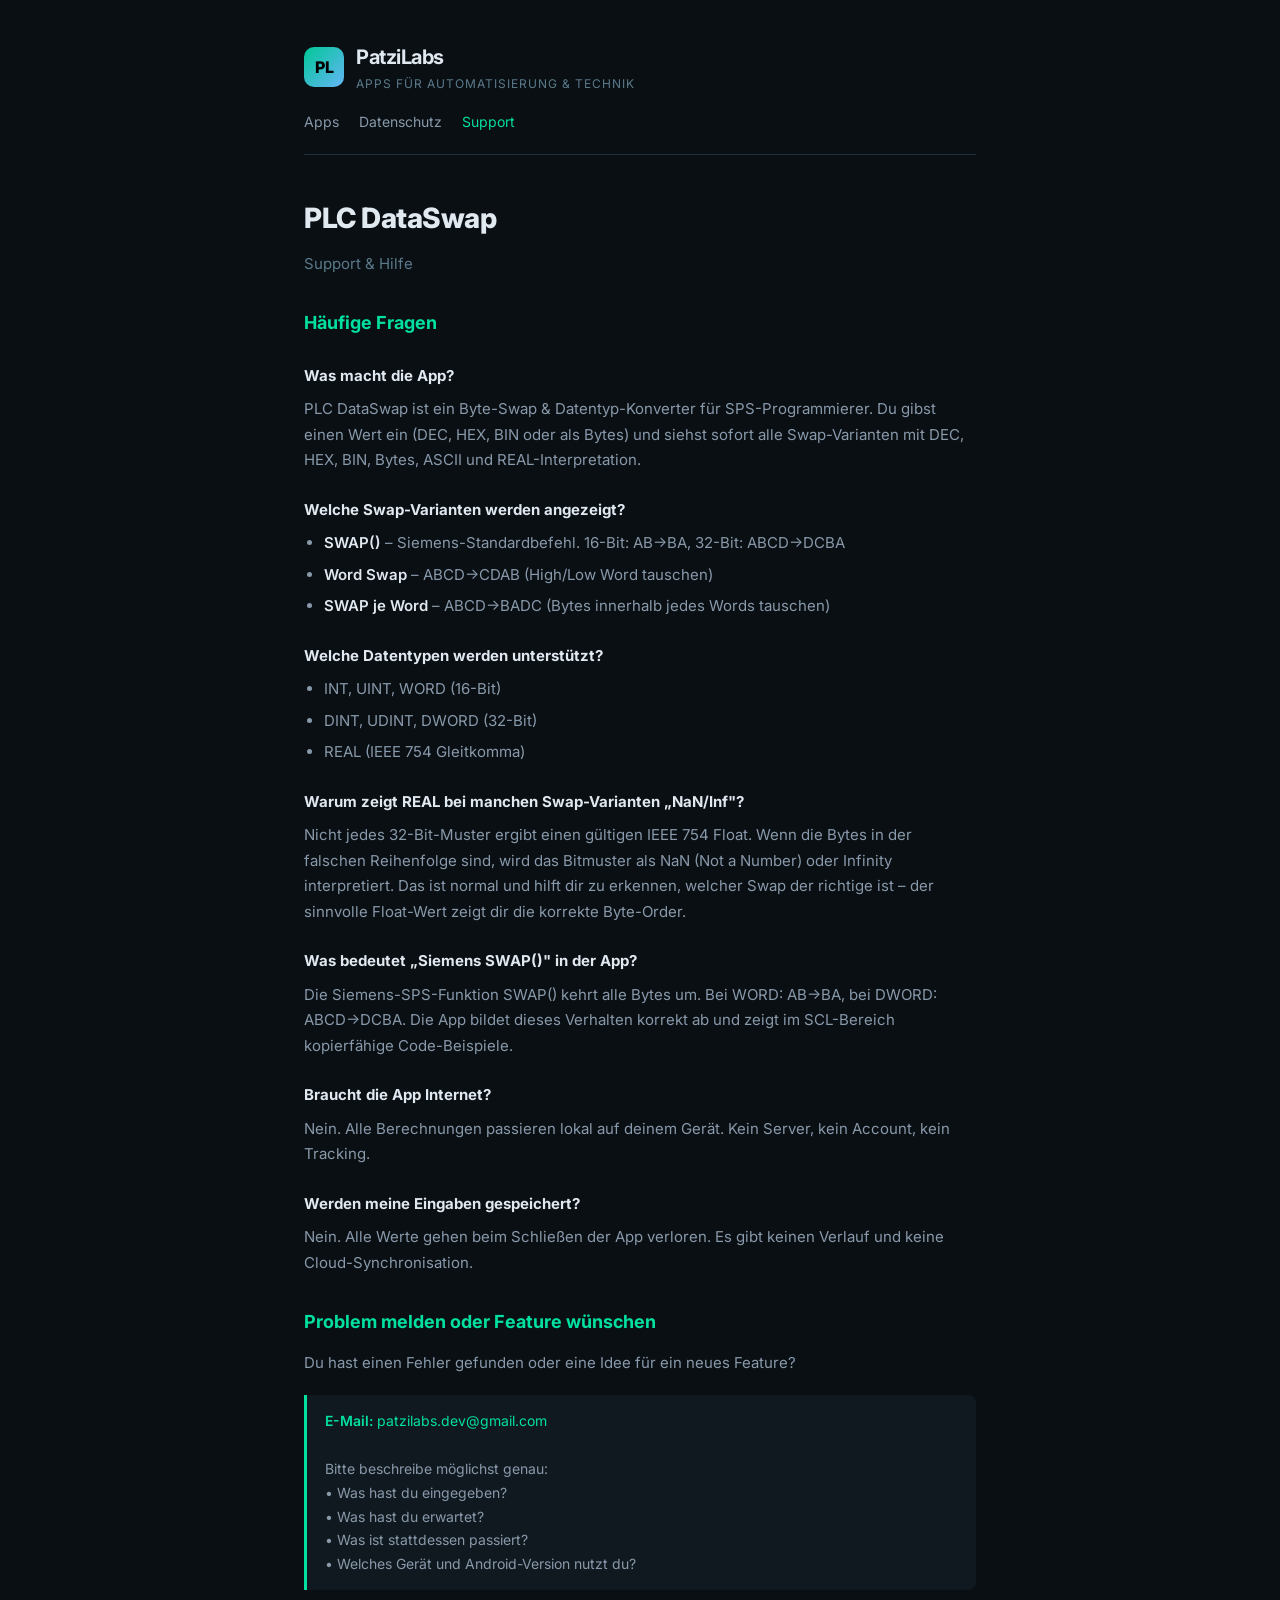
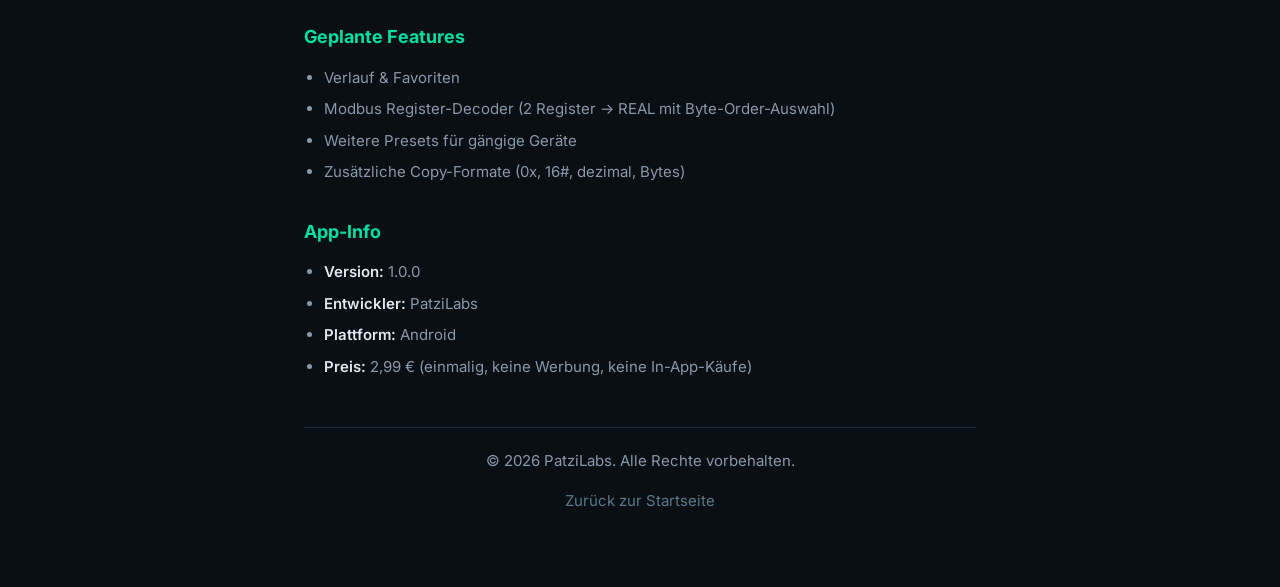
==== apps/plc-dataswap/support.html @ ab55ad13 "PatziLabs Website" ====
<!DOCTYPE html>
<html lang="de">
<head>
    <meta charset="UTF-8">
    <meta name="viewport" content="width=device-width, initial-scale=1.0">
    <title>PLC DataSwap – Support</title>
    <link rel="stylesheet" href="../../style.css">
    <link rel="preconnect" href="https://fonts.googleapis.com">
    <link href="https://fonts.googleapis.com/css2?family=Inter:wght@400;600;700;800&display=swap" rel="stylesheet">
</head>
<body>

<div class="container">

    <header class="site-header">
        <a href="/" class="logo">
            <div class="logo-icon">PL</div>
            <div>
                <div class="logo-text">PatziLabs</div>
                <div class="logo-sub">APPS FÜR AUTOMATISIERUNG & TECHNIK</div>
            </div>
        </a>
        <nav>
            <a href="/">Apps</a>
            <a href="privacy.html">Datenschutz</a>
            <a href="support.html" class="active">Support</a>
        </nav>
    </header>

    <h1>PLC DataSwap</h1>
    <p class="subtitle">Support & Hilfe</p>

    <h2>Häufige Fragen</h2>

    <h3>Was macht die App?</h3>
    <p>PLC DataSwap ist ein Byte-Swap & Datentyp-Konverter für SPS-Programmierer. Du gibst einen Wert ein (DEC, HEX, BIN oder als Bytes) und siehst sofort alle Swap-Varianten mit DEC, HEX, BIN, Bytes, ASCII und REAL-Interpretation.</p>

    <h3>Welche Swap-Varianten werden angezeigt?</h3>
    <ul>
        <li><strong>SWAP()</strong> – Siemens-Standardbefehl. 16-Bit: AB→BA, 32-Bit: ABCD→DCBA</li>
        <li><strong>Word Swap</strong> – ABCD→CDAB (High/Low Word tauschen)</li>
        <li><strong>SWAP je Word</strong> – ABCD→BADC (Bytes innerhalb jedes Words tauschen)</li>
    </ul>

    <h3>Welche Datentypen werden unterstützt?</h3>
    <ul>
        <li>INT, UINT, WORD (16-Bit)</li>
        <li>DINT, UDINT, DWORD (32-Bit)</li>
        <li>REAL (IEEE 754 Gleitkomma)</li>
    </ul>

    <h3>Warum zeigt REAL bei manchen Swap-Varianten „NaN/Inf"?</h3>
    <p>Nicht jedes 32-Bit-Muster ergibt einen gültigen IEEE 754 Float. Wenn die Bytes in der falschen Reihenfolge sind, wird das Bitmuster als NaN (Not a Number) oder Infinity interpretiert. Das ist normal und hilft dir zu erkennen, welcher Swap der richtige ist – der sinnvolle Float-Wert zeigt dir die korrekte Byte-Order.</p>

    <h3>Was bedeutet „Siemens SWAP()" in der App?</h3>
    <p>Die Siemens-SPS-Funktion SWAP() kehrt alle Bytes um. Bei WORD: AB→BA, bei DWORD: ABCD→DCBA. Die App bildet dieses Verhalten korrekt ab und zeigt im SCL-Bereich kopierfähige Code-Beispiele.</p>

    <h3>Braucht die App Internet?</h3>
    <p>Nein. Alle Berechnungen passieren lokal auf deinem Gerät. Kein Server, kein Account, kein Tracking.</p>

    <h3>Werden meine Eingaben gespeichert?</h3>
    <p>Nein. Alle Werte gehen beim Schließen der App verloren. Es gibt keinen Verlauf und keine Cloud-Synchronisation.</p>

    <h2>Problem melden oder Feature wünschen</h2>

    <p>Du hast einen Fehler gefunden oder eine Idee für ein neues Feature?</p>

    <div class="notice">
        <strong>E-Mail:</strong> <a href="mailto:patzilabs.dev@gmail.com?subject=PLC%20DataSwap%20-%20Feedback">patzilabs.dev@gmail.com</a><br><br>
        Bitte beschreibe möglichst genau:<br>
        • Was hast du eingegeben?<br>
        • Was hast du erwartet?<br>
        • Was ist stattdessen passiert?<br>
        • Welches Gerät und Android-Version nutzt du?
    </div>

    <h2>Geplante Features</h2>
    <ul>
        <li>Verlauf & Favoriten</li>
        <li>Modbus Register-Decoder (2 Register → REAL mit Byte-Order-Auswahl)</li>
        <li>Weitere Presets für gängige Geräte</li>
        <li>Zusätzliche Copy-Formate (0x, 16#, dezimal, Bytes)</li>
    </ul>

    <h2>App-Info</h2>
    <ul>
        <li><strong>Version:</strong> 1.0.0</li>
        <li><strong>Entwickler:</strong> PatziLabs</li>
        <li><strong>Plattform:</strong> Android</li>
        <li><strong>Preis:</strong> 2,99 € (einmalig, keine Werbung, keine In-App-Käufe)</li>
    </ul>

    <footer class="site-footer">
        <p>&copy; 2026 PatziLabs. Alle Rechte vorbehalten.</p>
        <p><a href="/">Zurück zur Startseite</a></p>
    </footer>

</div>

</body>
</html>
---- style.css ----
:root {
    --bg: #0A0F14;
    --surface: #111920;
    --border: #1E2E3A;
    --primary: #00E0A0;
    --primary-dim: #00C896;
    --accent: #64B5F6;
    --orange: #FFB74D;
    --text: #E0E8F0;
    --text-muted: #8899AA;
    --text-dim: #5A7A8A;
}

* {
    margin: 0;
    padding: 0;
    box-sizing: border-box;
}

body {
    font-family: 'Inter', -apple-system, BlinkMacSystemFont, 'Segoe UI', sans-serif;
    background: var(--bg);
    color: var(--text);
    line-height: 1.7;
    min-height: 100vh;
}

.container {
    max-width: 720px;
    margin: 0 auto;
    padding: 40px 24px 60px;
}

/* Header */
.site-header {
    border-bottom: 1px solid var(--border);
    padding-bottom: 20px;
    margin-bottom: 40px;
}

.site-header a {
    text-decoration: none;
    color: var(--text);
}

.site-header .logo {
    display: flex;
    align-items: center;
    gap: 12px;
}

.site-header .logo-icon {
    width: 40px;
    height: 40px;
    background: linear-gradient(135deg, var(--primary-dim), var(--accent));
    border-radius: 10px;
    display: flex;
    align-items: center;
    justify-content: center;
    font-weight: 800;
    font-size: 16px;
    color: #000;
}

.site-header .logo-text {
    font-size: 20px;
    font-weight: 700;
    letter-spacing: -0.5px;
}

.site-header .logo-sub {
    font-size: 12px;
    color: var(--text-dim);
    letter-spacing: 1px;
}

.site-header nav {
    margin-top: 16px;
    display: flex;
    gap: 20px;
}

.site-header nav a {
    color: var(--text-muted);
    text-decoration: none;
    font-size: 14px;
    transition: color 0.2s;
}

.site-header nav a:hover,
.site-header nav a.active {
    color: var(--primary);
}

/* Content */
h1 {
    font-size: 28px;
    font-weight: 800;
    letter-spacing: -0.5px;
    margin-bottom: 8px;
    color: var(--text);
}

h2 {
    font-size: 18px;
    font-weight: 700;
    color: var(--primary);
    margin-top: 32px;
    margin-bottom: 12px;
}

h3 {
    font-size: 15px;
    font-weight: 700;
    color: var(--text);
    margin-top: 24px;
    margin-bottom: 8px;
}

p {
    margin-bottom: 14px;
    color: var(--text-muted);
    font-size: 15px;
}

ul {
    margin: 0 0 16px 20px;
    color: var(--text-muted);
    font-size: 15px;
}

li {
    margin-bottom: 6px;
}

a {
    color: var(--primary);
    text-decoration: none;
}

a:hover {
    text-decoration: underline;
}

strong {
    color: var(--text);
    font-weight: 600;
}

.subtitle {
    font-size: 15px;
    color: var(--text-dim);
    margin-bottom: 32px;
}

/* App Card */
.app-card {
    background: var(--surface);
    border: 1px solid var(--border);
    border-radius: 12px;
    padding: 24px;
    margin-bottom: 20px;
    display: flex;
    gap: 20px;
    align-items: flex-start;
    transition: border-color 0.2s;
}

.app-card:hover {
    border-color: var(--primary);
}

.app-card .app-icon {
    width: 72px;
    height: 72px;
    border-radius: 16px;
    flex-shrink: 0;
    background: linear-gradient(135deg, var(--primary-dim), var(--accent));
    display: flex;
    align-items: center;
    justify-content: center;
    font-weight: 800;
    font-size: 24px;
    color: #000;
}

.app-card .app-info h3 {
    margin-top: 0;
    font-size: 18px;
}

.app-card .app-info p {
    margin-bottom: 10px;
    font-size: 14px;
}

.app-card .app-links {
    display: flex;
    gap: 16px;
    font-size: 13px;
}

.app-card .app-links a {
    color: var(--text-dim);
}

.app-card .app-links a:hover {
    color: var(--primary);
}

/* Tag */
.tag {
    display: inline-block;
    background: rgba(0, 224, 160, 0.1);
    border: 1px solid rgba(0, 224, 160, 0.25);
    color: var(--primary);
    font-size: 11px;
    font-weight: 600;
    padding: 2px 8px;
    border-radius: 4px;
    margin-right: 4px;
    letter-spacing: 0.5px;
}

/* Notice box */
.notice {
    background: var(--surface);
    border-left: 3px solid var(--primary);
    padding: 14px 18px;
    border-radius: 0 8px 8px 0;
    margin: 20px 0;
    font-size: 14px;
    color: var(--text-muted);
}

.notice strong {
    color: var(--primary);
}

/* Footer */
.site-footer {
    border-top: 1px solid var(--border);
    margin-top: 48px;
    padding-top: 20px;
    text-align: center;
    font-size: 12px;
    color: var(--text-dim);
}

.site-footer a {
    color: var(--text-dim);
}

/* Responsive */
@media (max-width: 480px) {
    .app-card {
        flex-direction: column;
        align-items: center;
        text-align: center;
    }

    .app-card .app-links {
        justify-content: center;
    }

    .container {
        padding: 24px 16px 40px;
    }
}
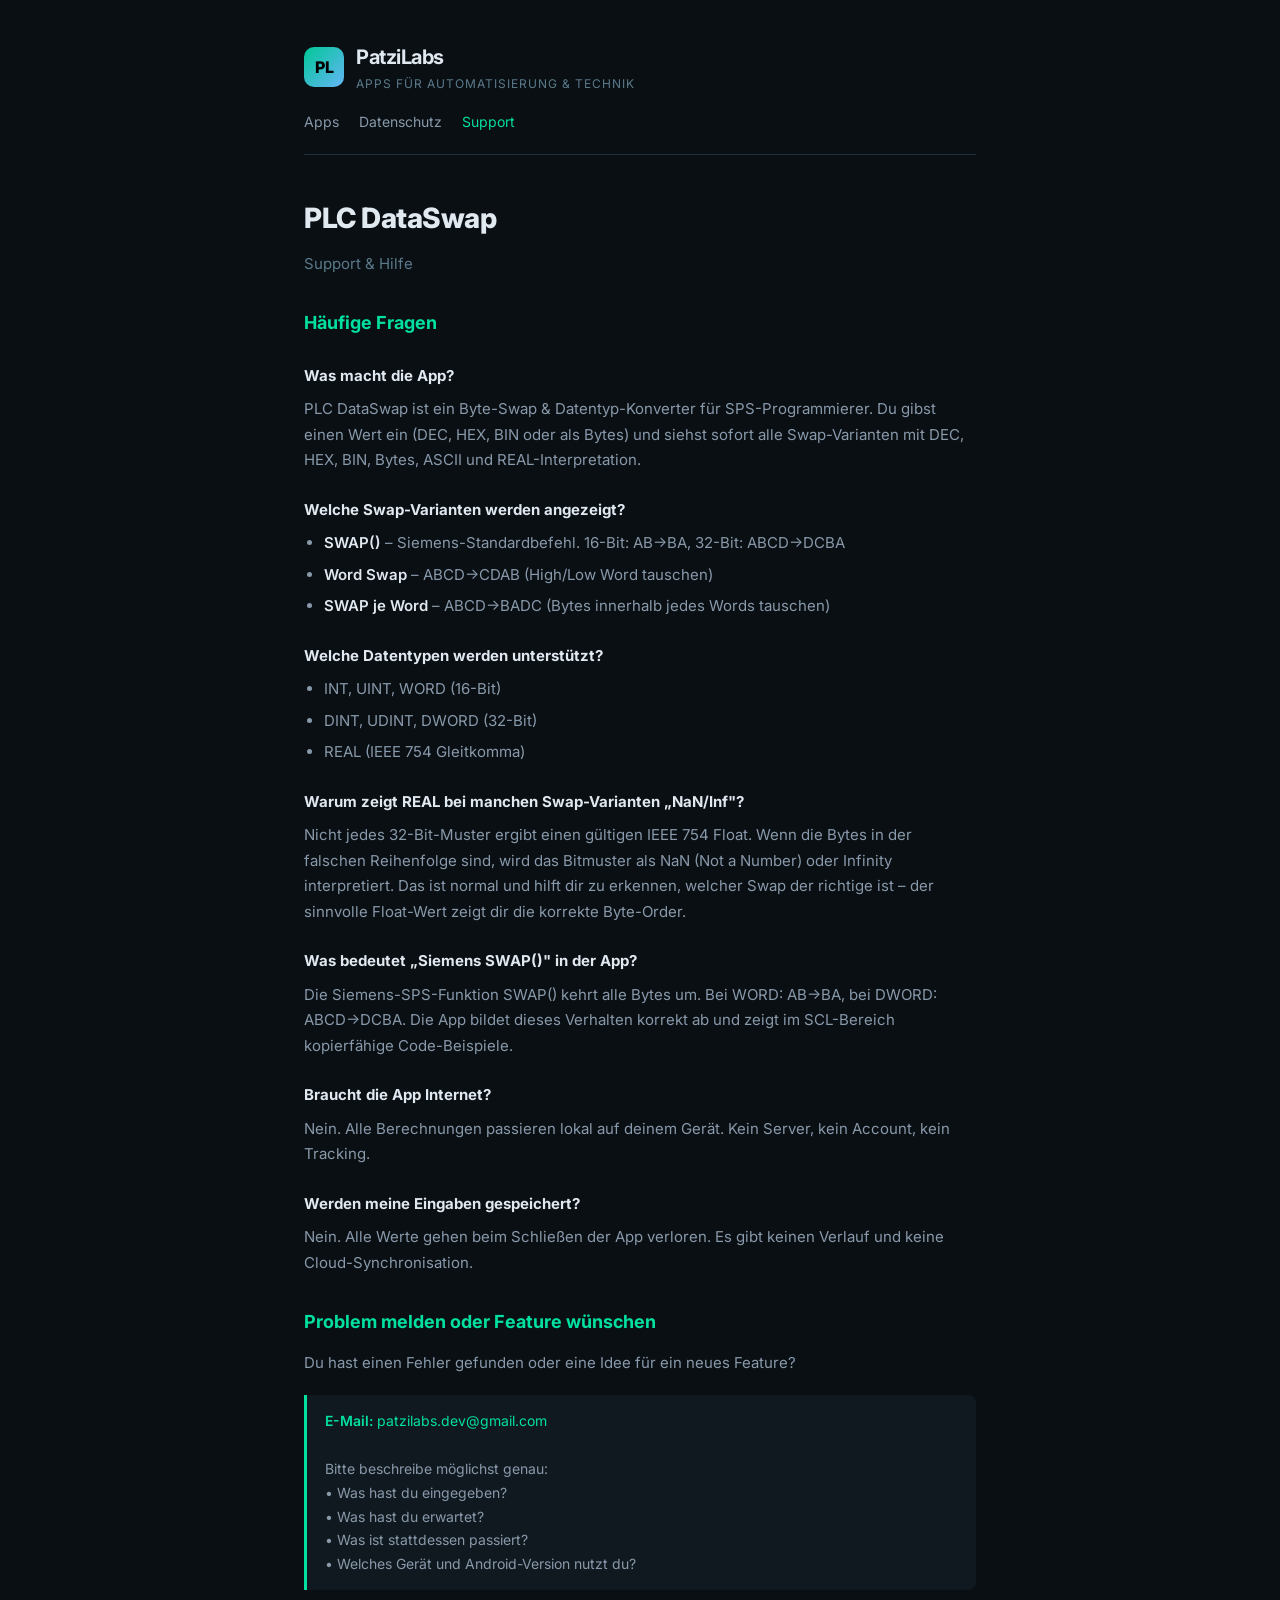
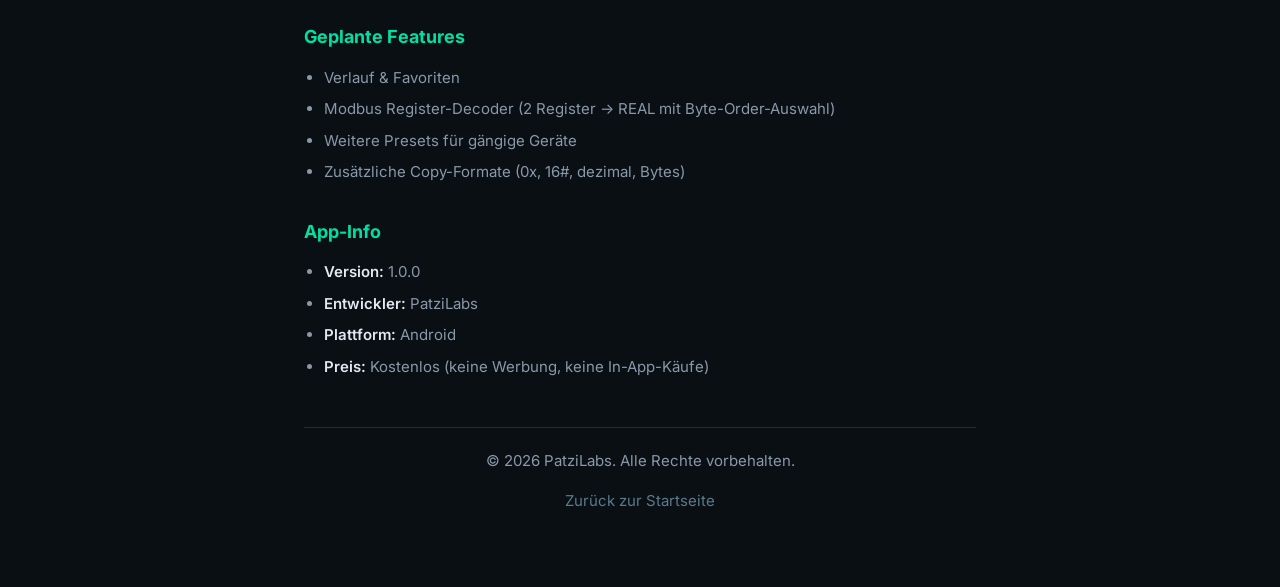
==== commit 0e94868f: "E-Mail und Preis aktualisiert" ====
--- a/apps/plc-dataswap/support.html
+++ b/apps/plc-dataswap/support.html
@@ -87,7 +87,7 @@
         <li><strong>Version:</strong> 1.0.0</li>
         <li><strong>Entwickler:</strong> PatziLabs</li>
         <li><strong>Plattform:</strong> Android</li>
-        <li><strong>Preis:</strong> 2,99 € (einmalig, keine Werbung, keine In-App-Käufe)</li>
+        <li><strong>Preis:</strong> Kostenlos (keine Werbung, keine In-App-Käufe)</li>
     </ul>
 
     <footer class="site-footer">
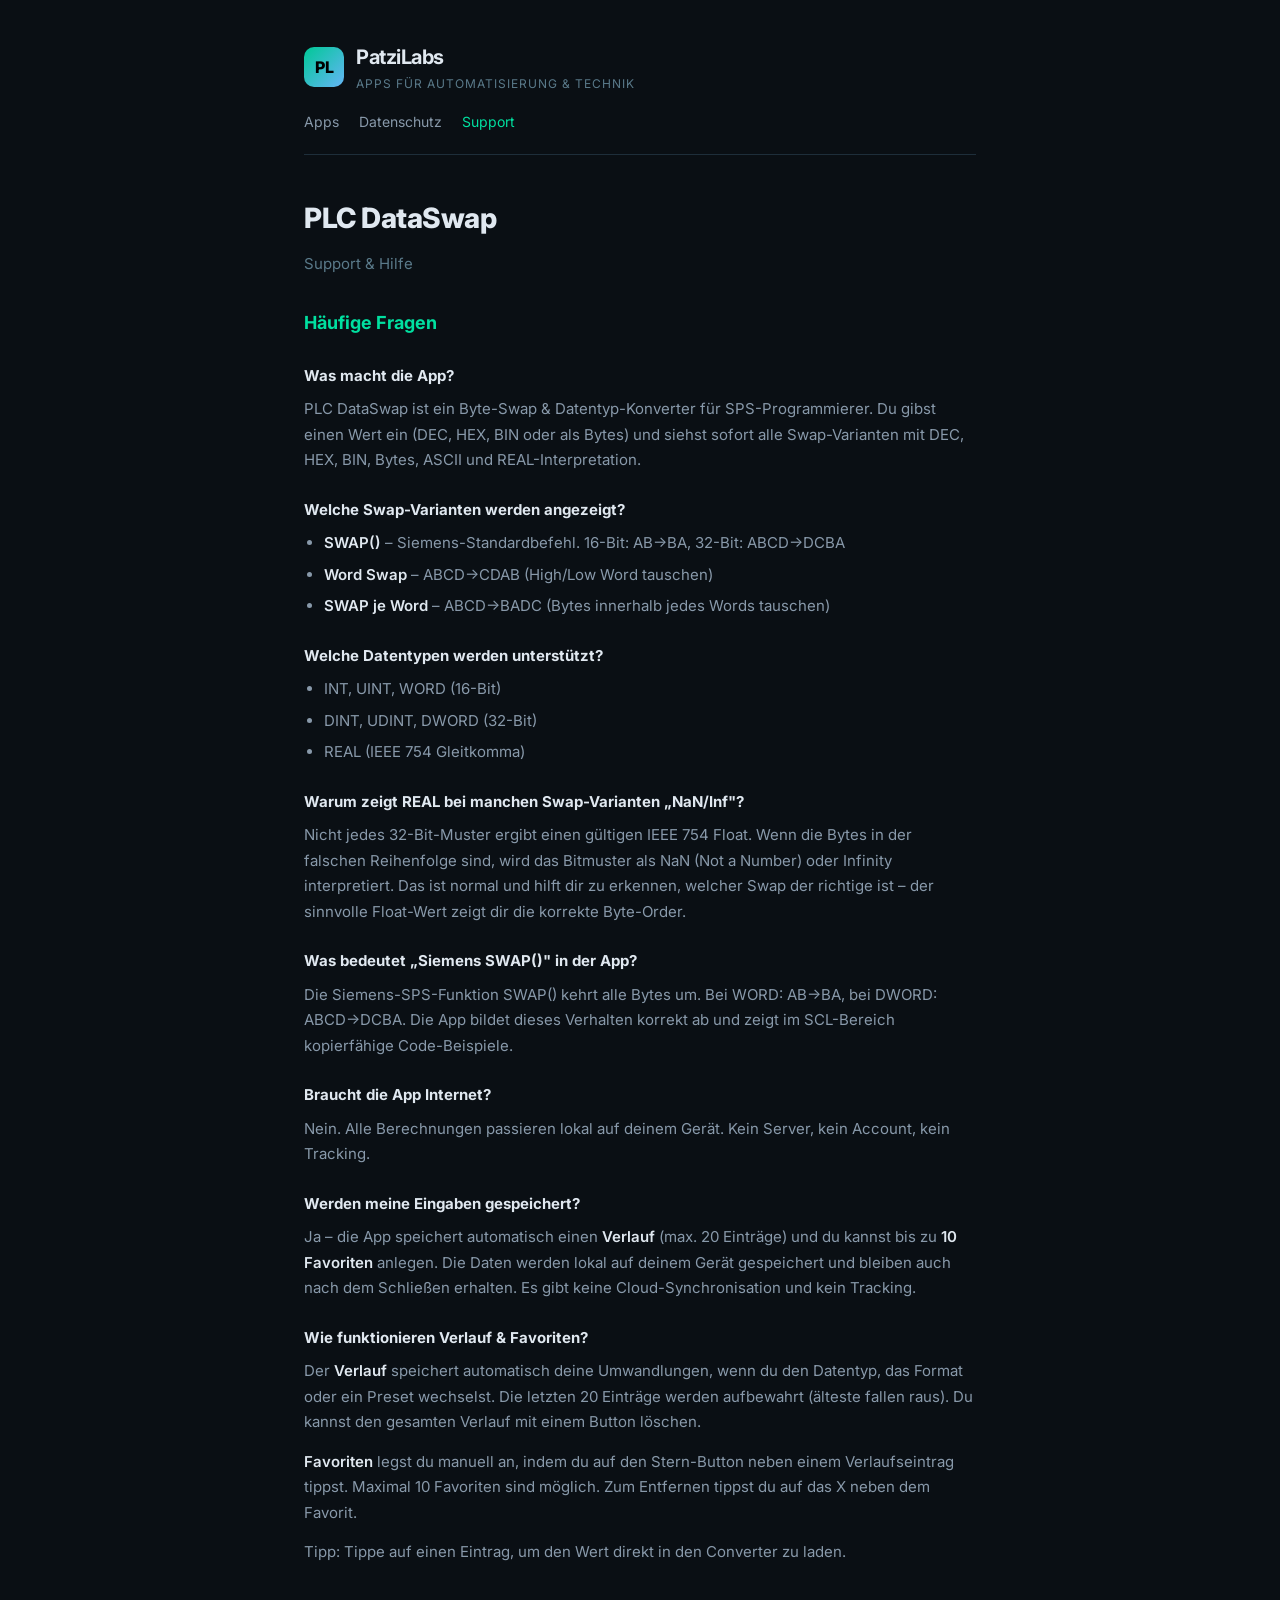
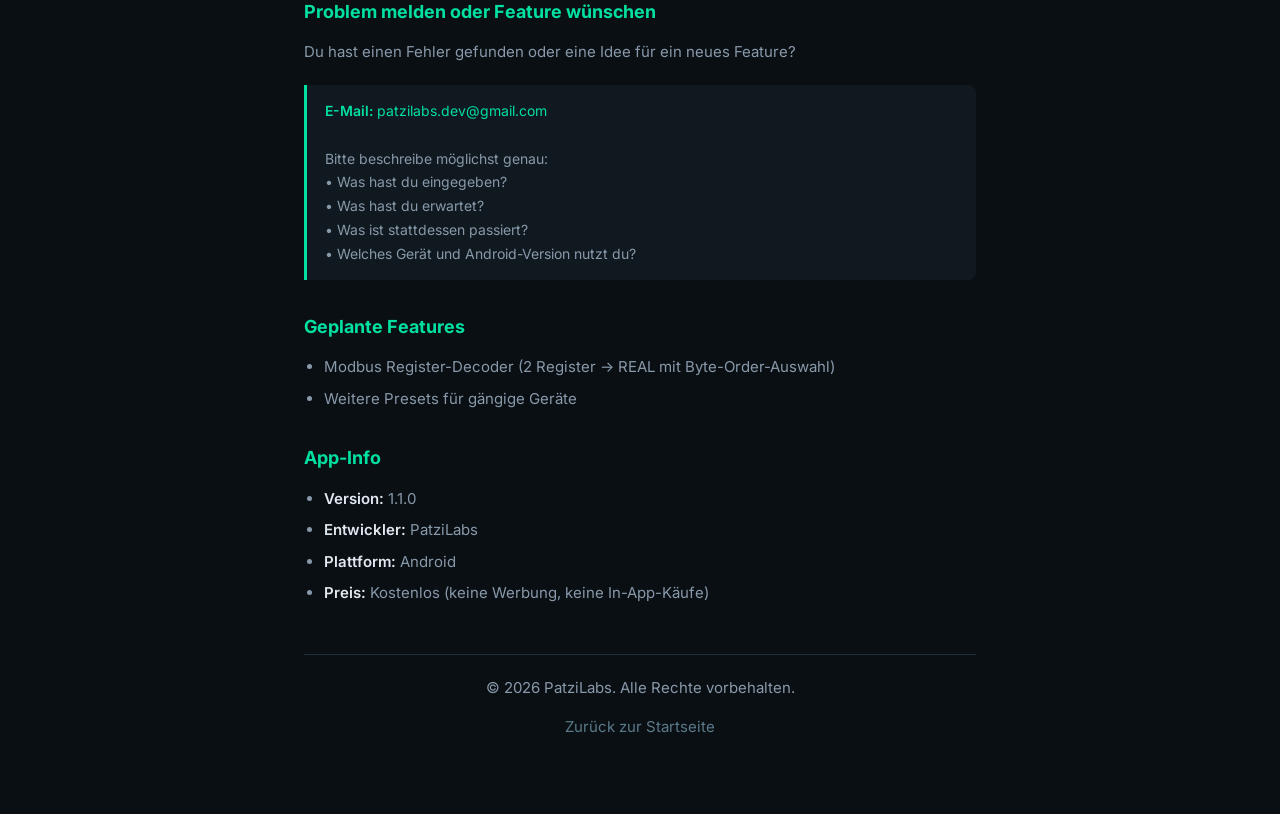
==== commit 9e0f4f86: "Update PLC DataSwap support page for v1.1.0 - Update FAQ: history & favorites now available (was: no" ====
--- a/apps/plc-dataswap/support.html
+++ b/apps/plc-dataswap/support.html
@@ -59,7 +59,12 @@
     <p>Nein. Alle Berechnungen passieren lokal auf deinem Gerät. Kein Server, kein Account, kein Tracking.</p>
 
     <h3>Werden meine Eingaben gespeichert?</h3>
-    <p>Nein. Alle Werte gehen beim Schließen der App verloren. Es gibt keinen Verlauf und keine Cloud-Synchronisation.</p>
+    <p>Ja – die App speichert automatisch einen <strong>Verlauf</strong> (max. 20 Einträge) und du kannst bis zu <strong>10 Favoriten</strong> anlegen. Die Daten werden lokal auf deinem Gerät gespeichert und bleiben auch nach dem Schließen erhalten. Es gibt keine Cloud-Synchronisation und kein Tracking.</p>
+
+    <h3>Wie funktionieren Verlauf & Favoriten?</h3>
+    <p>Der <strong>Verlauf</strong> speichert automatisch deine Umwandlungen, wenn du den Datentyp, das Format oder ein Preset wechselst. Die letzten 20 Einträge werden aufbewahrt (älteste fallen raus). Du kannst den gesamten Verlauf mit einem Button löschen.</p>
+    <p><strong>Favoriten</strong> legst du manuell an, indem du auf den Stern-Button neben einem Verlaufseintrag tippst. Maximal 10 Favoriten sind möglich. Zum Entfernen tippst du auf das X neben dem Favorit.</p>
+    <p>Tipp: Tippe auf einen Eintrag, um den Wert direkt in den Converter zu laden.</p>
 
     <h2>Problem melden oder Feature wünschen</h2>
 
@@ -76,15 +81,13 @@
 
     <h2>Geplante Features</h2>
     <ul>
-        <li>Verlauf & Favoriten</li>
         <li>Modbus Register-Decoder (2 Register → REAL mit Byte-Order-Auswahl)</li>
         <li>Weitere Presets für gängige Geräte</li>
-        <li>Zusätzliche Copy-Formate (0x, 16#, dezimal, Bytes)</li>
     </ul>
 
     <h2>App-Info</h2>
     <ul>
-        <li><strong>Version:</strong> 1.0.0</li>
+        <li><strong>Version:</strong> 1.1.0</li>
         <li><strong>Entwickler:</strong> PatziLabs</li>
         <li><strong>Plattform:</strong> Android</li>
         <li><strong>Preis:</strong> Kostenlos (keine Werbung, keine In-App-Käufe)</li>
